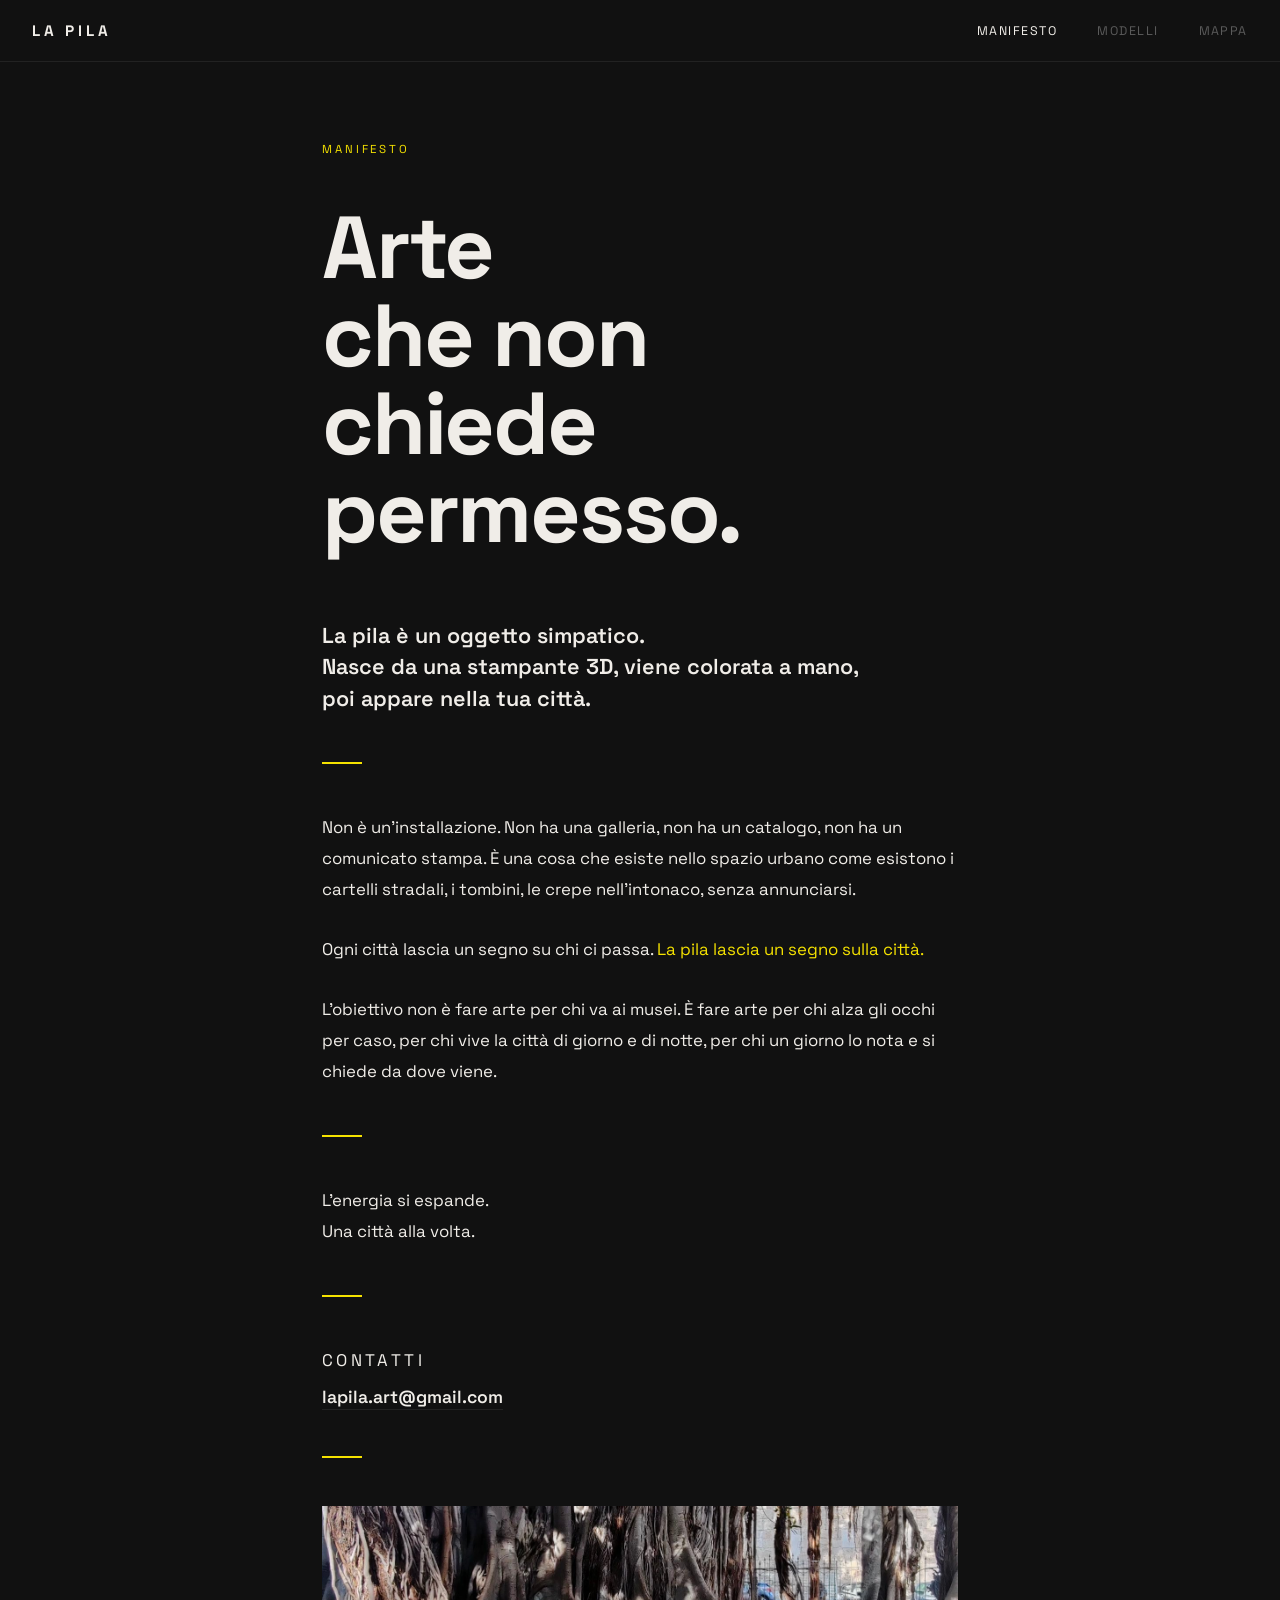
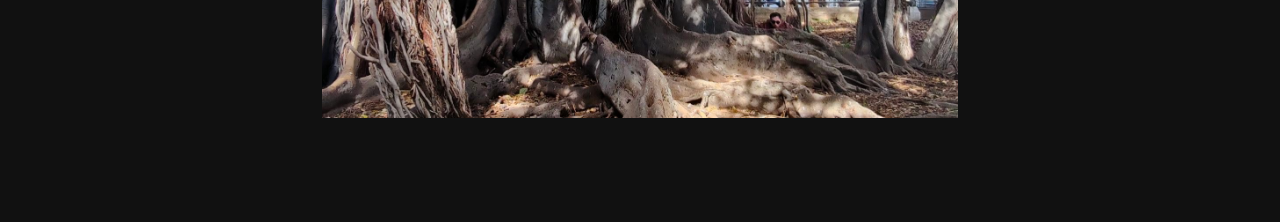
==== manifesto.html @ 98e080fa "aggiunge ritratto e sezione contatti nel manifesto - Aggiunge immagine ritratto (me.jpg) in fondo al" ====
<!DOCTYPE html>
<html lang="it">
<head>
    <meta charset="UTF-8">
    <meta name="viewport" content="width=device-width, initial-scale=1.0">
    <title>Manifesto — La Pila</title>

    <!-- SEO -->
    <meta name="description"
          content="Il manifesto di La Pila: arte urbana che non chiede permesso. Oggetti 3D stampati, dipinti a mano e incollati sui muri delle città.">
    <meta name="author" content="La Pila">
    <meta name="robots" content="index, follow">
    <link rel="canonical" href="https://lapilart.github.io/lapila.art/manifesto.html">

    <!-- Open Graph -->
    <meta property="og:type" content="website">
    <meta property="og:site_name" content="La Pila">
    <meta property="og:title" content="Manifesto — La Pila">
    <meta property="og:description" content="Arte urbana che non chiede permesso. Il manifesto di La Pila.">
    <meta property="og:url" content="https://lapilart.github.io/lapila.art/manifesto.html">
    <meta property="og:locale" content="it_IT">

    <!-- Twitter Card -->
    <meta name="twitter:card" content="summary">
    <meta name="twitter:title" content="Manifesto — La Pila">
    <meta name="twitter:description" content="Arte urbana che non chiede permesso. Il manifesto di La Pila.">

    <!-- Tema e favicon -->
    <meta name="theme-color" content="#111111">
    <link rel="icon" type="image/svg+xml" href="favicon.svg">

    <link rel="stylesheet" href="style.css">
</head>
<body>

<script src="nav.js"></script>

<div class="manifesto-wrap">
    <span class="manifesto-label">Manifesto</span>

    <h1>Arte<br>che non<br>chiede<br>permesso.</h1>

    <div class="manifesto-text">

        <p class="lead">
            La pila è un oggetto simpatico.<br>
            Nasce da una stampante 3D, viene colorata a mano,<br>
            poi appare nella tua città.
        </p>

        <div class="manifesto-divider"></div>

        <p>
            Non è un'installazione. Non ha una galleria, non ha un catalogo,
            non ha un comunicato stampa. È una cosa che esiste nello spazio
            urbano come esistono i cartelli stradali, i tombini, le crepe
            nell'intonaco, senza annunciarsi.
        </p>

        <p>
            Ogni città lascia un segno su chi ci passa.
            <em>La pila lascia un segno sulla città.</em>
        </p>

        <p>
            L'obiettivo non è fare arte per chi va ai musei.
            È fare arte per chi alza gli occhi per caso,
            per chi vive la città di giorno e di notte,
            per chi un giorno lo nota e si chiede da dove viene.
        </p>

        <div class="manifesto-divider"></div>

        <p>
            L'energia si espande.<br>
            Una città alla volta.
        </p>

        <div class="manifesto-divider"></div>

        <p class="contact-label">Contatti</p>
        <a href="mailto:lapila.art@gmail.com" class="contact-link">lapila.art@gmail.com</a>

        <div class="manifesto-divider"></div>

        <div class="manifesto-portrait">
            <img src="images/assets/me.jpg" alt="La Pila">
        </div>


    </div>
</div>

</body>
</html>
---- style.css ----
@import url('https://fonts.googleapis.com/css2?family=Space+Grotesk:wght@300;400;500;600;700&display=swap');

:root {
  --bg: #111111;
  --bg2: #1a1a1a;
  --text: #f0ede8;
  --muted: #5a5a5a;
  --accent: #f5e200;
  --border: #222222;
  --nav-h: 62px;
}

*, *::before, *::after {
  margin: 0;
  padding: 0;
  box-sizing: border-box;
}

html { scroll-behavior: smooth; }

body {
  font-family: 'Space Grotesk', sans-serif;
  background: var(--bg);
  color: var(--text);
  min-height: 100vh;
  -webkit-font-smoothing: antialiased;
}

/* ── NAV ── */
nav {
  position: fixed;
  top: 0; left: 0; right: 0;
  z-index: 1000;
  height: var(--nav-h);
  display: flex;
  justify-content: space-between;
  align-items: center;
  padding: 0 2rem;
  background: var(--bg);
  border-bottom: 1px solid var(--border);
}

.nav-logo {
  font-size: 0.95rem;
  font-weight: 700;
  letter-spacing: 0.25em;
  text-transform: uppercase;
  text-decoration: none;
  color: var(--text);
}

.nav-links {
  display: flex;
  gap: 2.5rem;
}

.nav-links a {
  font-size: 0.78rem;
  letter-spacing: 0.12em;
  text-transform: uppercase;
  text-decoration: none;
  color: var(--muted);
  transition: color 0.2s;
}

.nav-links a:hover,
.nav-links a.active {
  color: var(--text);
}

/* ── HOME HERO ── */
.hero {
  height: 100vh;
  display: grid;
  grid-template-columns: 1fr 1fr;
  grid-template-rows: 1fr auto;
}

.hero-left {
  display: flex;
  align-items: flex-end;
  padding: 2rem 2rem 2rem;
}

.hero-right {
  padding-top: var(--nav-h);
  overflow: hidden;
}

.hero-right model-viewer {
  --progress-bar-color: var(--accent);
  --progress-bar-height: 2px;
}

.hero-title {
  font-size: min(20vw, 20rem);
  font-weight: 700;
  line-height: 0.85;
  letter-spacing: -0.03em;
  text-transform: uppercase;
}

.hero-title .accent { color: var(--accent); }

.hero-bar {
  grid-column: 1 / -1;
  display: flex;
  justify-content: space-between;
  align-items: center;
  padding: 1.25rem 2rem;
  border-top: 1px solid var(--border);
}

.hero-desc {
  font-size: 0.9rem;
  color: var(--muted);
  max-width: 340px;
  line-height: 1.65;
}

.btn {
  display: inline-block;
  padding: 0.7rem 1.4rem;
  border: 1px solid var(--text);
  text-decoration: none;
  color: var(--text);
  font-family: 'Space Grotesk', sans-serif;
  font-size: 0.78rem;
  letter-spacing: 0.12em;
  text-transform: uppercase;
  transition: background 0.2s, color 0.2s;
  white-space: nowrap;
}

.btn:hover {
  background: var(--text);
  color: var(--bg);
}

/* ── MANIFESTO ── */
.manifesto-wrap {
  padding: calc(var(--nav-h) + 5rem) 2rem 6rem;
  max-width: 700px;
  margin: 0 auto;
}

.manifesto-label {
  font-size: 0.72rem;
  letter-spacing: 0.25em;
  text-transform: uppercase;
  color: var(--accent);
  margin-bottom: 3rem;
  display: block;
}

.manifesto-wrap h1 {
  font-size: clamp(2.8rem, 7vw, 5.5rem);
  font-weight: 700;
  line-height: 1.0;
  letter-spacing: -0.025em;
  margin-bottom: 4rem;
}

.manifesto-text p {
  font-size: 1.05rem;
  line-height: 1.85;
  color: var(--text);
  margin-bottom: 1.8rem;
}

.manifesto-text p.lead {
  font-size: 1.35rem;
  font-weight: 600;
  line-height: 1.45;
  color: var(--text);
  margin-bottom: 2.5rem;
}

.manifesto-text em {
  color: var(--accent);
  font-style: normal;
}

.manifesto-divider {
  width: 40px;
  height: 2px;
  background: var(--accent);
  margin: 3rem 0;
}

.manifesto-portrait {
  margin: 0 0 0.5rem;
}

.manifesto-portrait img {
  width: 100%;
  display: block;
}

.contact-label {
  font-size: 0.72rem;
  letter-spacing: 0.2em;
  text-transform: uppercase;
  color: var(--muted);
  margin-bottom: 0.6rem !important;
}

.contact-link {
  font-size: 1.1rem;
  font-weight: 600;
  color: var(--text);
  text-decoration: none;
  border-bottom: 1px solid var(--border);
  padding-bottom: 0.1em;
  transition: color 0.2s, border-color 0.2s;
}

.contact-link:hover {
  color: var(--accent);
  border-color: var(--accent);
}

/* ── MODELLI ── */
.modelli-wrap {
  padding: calc(var(--nav-h) + 3.5rem) 2rem 6rem;
  max-width: 1100px;
  margin: 0 auto;
}

.modelli-grid {
  display: grid;
  grid-template-columns: repeat(2, 1fr);
  gap: 1px;
  border: 1px solid var(--border);
  margin-top: 2rem;
}

.modello-card {
  border-right: 1px solid var(--border);
  border-bottom: 1px solid var(--border);
  display: flex;
  flex-direction: column;
}

.modello-viewer {
  width: 100%;
  aspect-ratio: 1 / 1;
  background: var(--bg2);
}

.modello-viewer model-viewer {
  --progress-bar-color: var(--accent);
  --progress-bar-height: 2px;
}

.modello-info {
  padding: 1.25rem 1.5rem 1.5rem;
  border-top: 1px solid var(--border);
}

.modello-title {
  font-size: 1.1rem;
  font-weight: 700;
  letter-spacing: -0.01em;
  margin-bottom: 0.5rem;
}

.modello-desc {
  font-size: 0.88rem;
  color: var(--muted);
  line-height: 1.7;
}

/* ── MAP PAGE ── */
html:has(body.map-body) {
  overflow: hidden;
  height: 100%;
}

body.map-body {
  overflow: hidden;
  height: 100vh;
  overscroll-behavior: none;
}

#map {
  position: fixed;
  top: var(--nav-h);
  left: 0; right: 0; bottom: 0;
}

.leaflet-container {
  background: var(--bg) !important;
}

/* Leaflet overrides */
.leaflet-control-attribution {
  background: rgba(17,17,17,0.8) !important;
  color: #444 !important;
  font-size: 10px !important;
}

.leaflet-control-attribution a { color: #666 !important; }

.leaflet-control-zoom a {
  background: var(--bg2) !important;
  color: var(--text) !important;
  border-color: var(--border) !important;
}

.leaflet-control-zoom a:hover {
  background: #2a2a2a !important;
}

/* Custom pin */
.custom-pin {
  background: none !important;
  border: none !important;
  cursor: pointer;
  transition: transform 0.15s, filter 0.15s;
}

.custom-pin:hover {
  transform: scale(1.4);
  filter: drop-shadow(0 0 6px #f5e200aa);
}

/* ── MODAL ── */
.modal-overlay {
  position: fixed;
  inset: 0;
  background: rgba(0, 0, 0, 0.75);
  z-index: 2000;
  display: flex;
  align-items: center;
  justify-content: center;
  opacity: 0;
  pointer-events: none;
  transition: opacity 0.25s;
  padding: 1rem;
}

.modal-overlay.open {
  opacity: 1;
  pointer-events: all;
}

.modal {
  background: var(--bg2);
  width: 100%;
  max-width: 560px;
  max-height: 88vh;
  overflow-y: auto;
  border: 1px solid var(--border);
  transform: translateY(16px);
  transition: transform 0.25s;
}

.modal-overlay.open .modal {
  transform: translateY(0);
}

/* Gallery */
#gallery-container {
  width: 100%;
  aspect-ratio: 4 / 3;
  background: #000;
  position: relative;
  overflow: hidden;
}

.gallery-empty {
  width: 100%;
  height: 100%;
  display: flex;
  align-items: center;
  justify-content: center;
  color: var(--muted);
  font-size: 0.75rem;
  letter-spacing: 0.15em;
  text-transform: uppercase;
}

.gallery {
  position: relative;
  width: 100%;
  height: 100%;
}

.gallery-img {
  position: absolute;
  inset: 0;
  width: 100%;
  height: 100%;
  object-fit: cover;
  opacity: 0;
  transition: opacity 0.3s;
}

.gallery-img.active {
  opacity: 1;
}

.gallery-nav {
  position: absolute;
  inset: 0;
  display: flex;
  align-items: center;
  justify-content: space-between;
  padding: 0 0.75rem;
  pointer-events: none;
  z-index: 10;
}

.gallery-btn {
  pointer-events: all;
  background: rgba(0, 0, 0, 0.55);
  border: none;
  color: #fff;
  width: 34px;
  height: 34px;
  cursor: pointer;
  font-size: 1rem;
  display: flex;
  align-items: center;
  justify-content: center;
  transition: background 0.2s;
  font-family: inherit;
}

.gallery-btn:hover { background: rgba(0, 0, 0, 0.85); }

.gallery-counter {
  position: absolute;
  bottom: 0.6rem;
  right: 0.75rem;
  font-size: 0.7rem;
  color: rgba(255, 255, 255, 0.65);
  letter-spacing: 0.05em;
  z-index: 10;
}

/* Modal header + body */
.modal-header {
  display: flex;
  justify-content: space-between;
  align-items: flex-start;
  padding: 1.25rem 1.5rem 1rem;
  border-bottom: 1px solid var(--border);
}

.modal-title {
  font-size: 1.4rem;
  font-weight: 700;
  letter-spacing: -0.01em;
  line-height: 1.1;
}

.modal-date {
  font-size: 0.75rem;
  color: var(--muted);
  margin-top: 0.3rem;
  letter-spacing: 0.06em;
}

.modal-close {
  background: none;
  border: none;
  color: var(--muted);
  font-size: 1.6rem;
  cursor: pointer;
  line-height: 1;
  padding: 0;
  margin-left: 1rem;
  transition: color 0.2s;
  font-family: inherit;
}

.modal-close:hover { color: var(--text); }

.modal-body {
  padding: 1.25rem 1.5rem 1.75rem;
}

.modal-desc {
  font-size: 0.92rem;
  line-height: 1.75;
  color: #b0ada8;
}

/* ── SCROLLBAR ── */
::-webkit-scrollbar { width: 3px; }
::-webkit-scrollbar-track { background: var(--bg); }
::-webkit-scrollbar-thumb { background: var(--border); }

/* ── RESPONSIVE ── */
@media (max-width: 700px) {
  html:has(.hero),
  body:has(.hero) {
    overflow: hidden;
    height: 100%;
  }

  .hero {
    height: 100dvh;
    overflow: hidden;
    grid-template-columns: 1fr;
    grid-template-rows: 1fr auto auto;
  }
  .hero-left {
    grid-row: 2;
    padding: 0.75rem 1.5rem;
  }
  .hero-right {
    grid-row: 1;
    padding-top: var(--nav-h);
    min-height: 0;
  }
  .hero-title { font-size: 28vw; }
  .hero-bar {
    grid-row: 3;
    flex-direction: column;
    align-items: flex-start;
    gap: 0.75rem;
    padding: 0.75rem 1.5rem;
  }
  .nav-links { gap: 1.5rem; }
  .manifesto-wrap { padding-top: calc(var(--nav-h) + 3rem); }
  .modelli-wrap { padding-top: calc(var(--nav-h) + 2rem); }
  .modelli-grid { grid-template-columns: 1fr; }
}
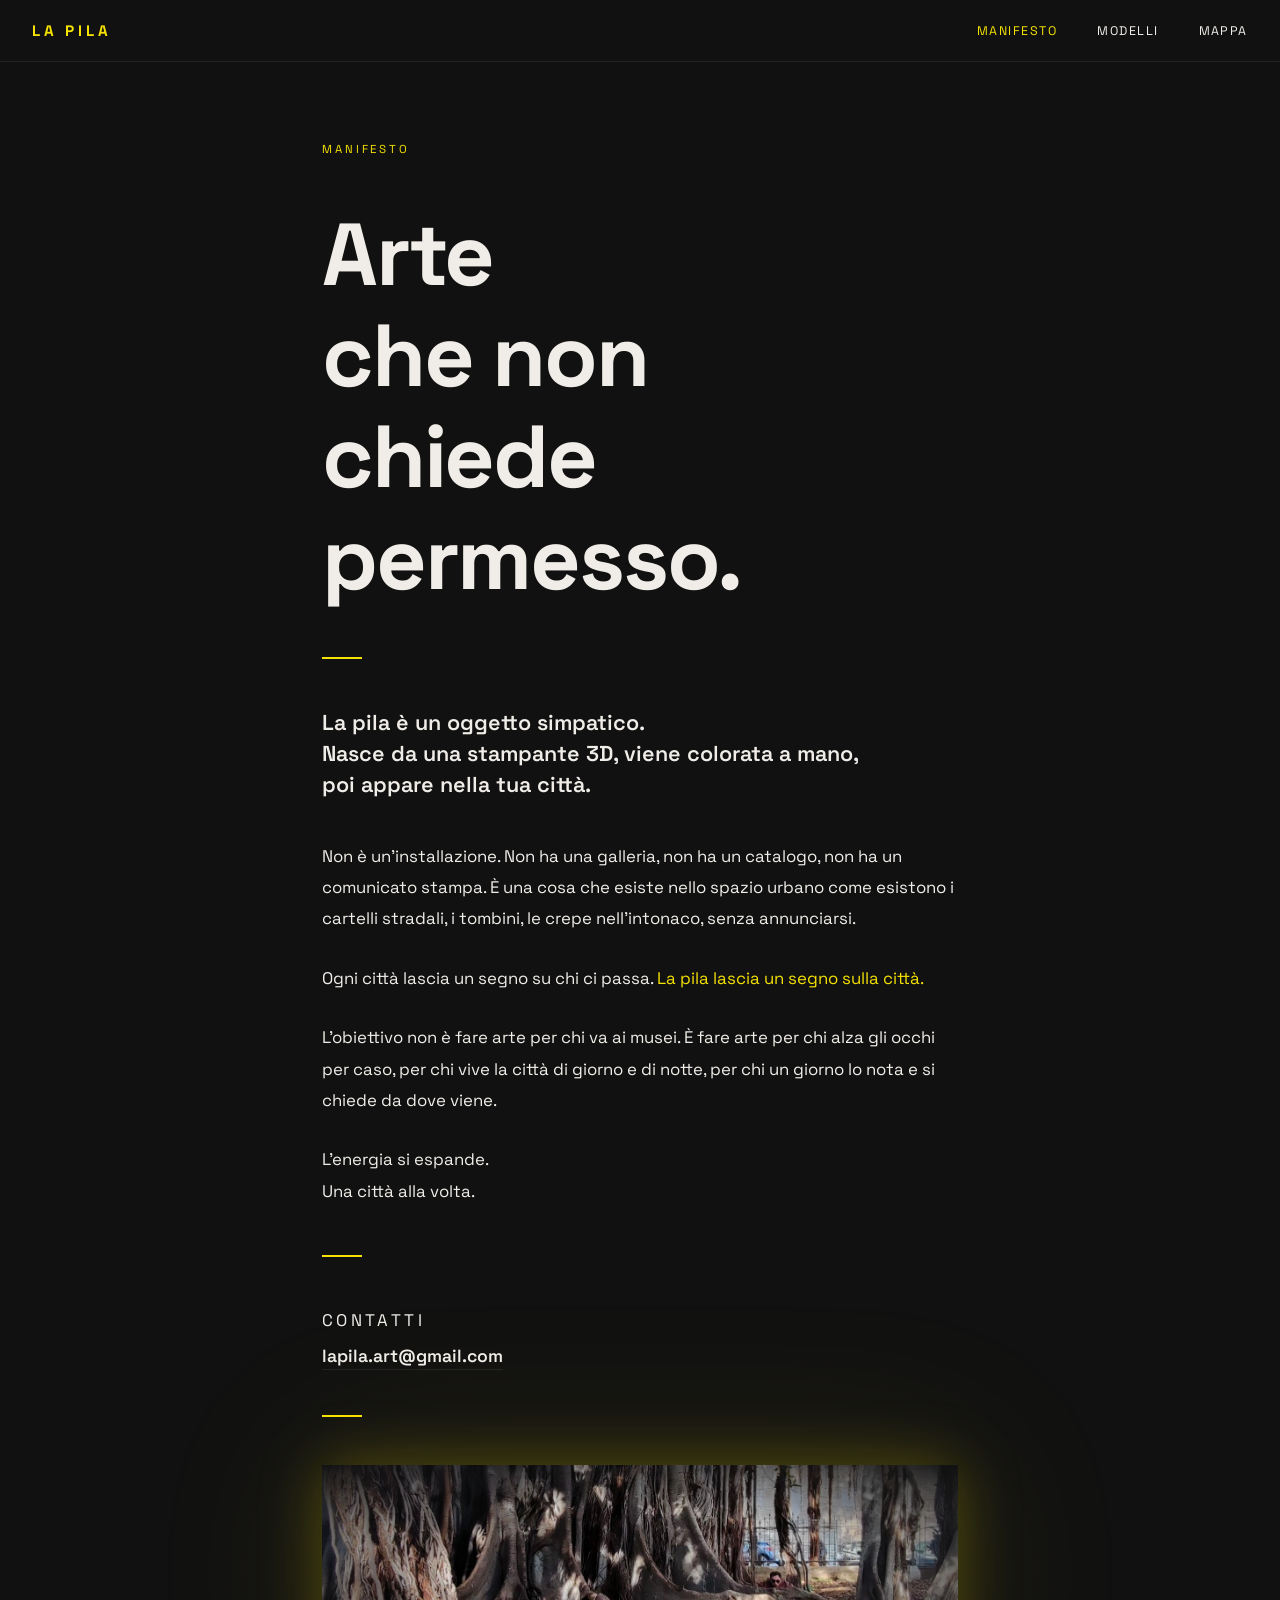
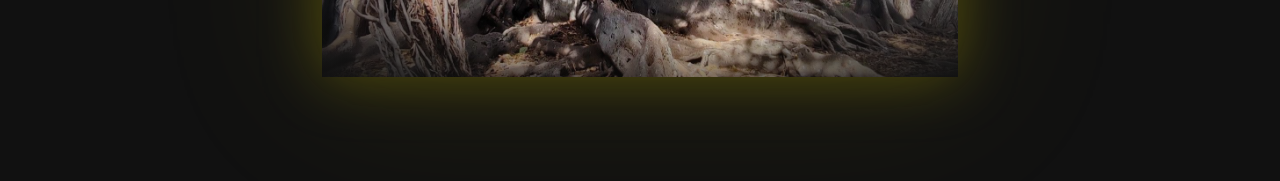
==== commit 4a4aeaf5: "aggiorna modelli 3D, stili e contenuti sito - aggiunge modello lapila_surf_onda_v2.glb - aggiorna in" ====
--- a/manifesto.html
+++ b/manifesto.html
@@ -38,58 +38,62 @@
 <div class="manifesto-wrap">
     <span class="manifesto-label">Manifesto</span>
 
-    <h1>Arte<br>che non<br>chiede<br>permesso.</h1>
+    <div class="manifesto-hero">
 
-    <div class="manifesto-text">
+        <h1 class="manifesto-highlight">Arte<br>che non<br>chiede<br>permesso.</h1>
 
-        <p class="lead">
-            La pila è un oggetto simpatico.<br>
-            Nasce da una stampante 3D, viene colorata a mano,<br>
-            poi appare nella tua città.
-        </p>
+        <div class="manifesto-hero">
 
-        <div class="manifesto-divider"></div>
+            <div class="manifesto-divider"></div>
 
-        <p>
-            Non è un'installazione. Non ha una galleria, non ha un catalogo,
-            non ha un comunicato stampa. È una cosa che esiste nello spazio
-            urbano come esistono i cartelli stradali, i tombini, le crepe
-            nell'intonaco, senza annunciarsi.
-        </p>
+            <div class="manifesto-text">
 
-        <p>
-            Ogni città lascia un segno su chi ci passa.
-            <em>La pila lascia un segno sulla città.</em>
-        </p>
-
-        <p>
-            L'obiettivo non è fare arte per chi va ai musei.
-            È fare arte per chi alza gli occhi per caso,
-            per chi vive la città di giorno e di notte,
-            per chi un giorno lo nota e si chiede da dove viene.
-        </p>
-
-        <div class="manifesto-divider"></div>
-
-        <p>
-            L'energia si espande.<br>
-            Una città alla volta.
-        </p>
-
-        <div class="manifesto-divider"></div>
-
-        <p class="contact-label">Contatti</p>
-        <a href="mailto:lapila.art@gmail.com" class="contact-link">lapila.art@gmail.com</a>
-
-        <div class="manifesto-divider"></div>
-
-        <div class="manifesto-portrait">
-            <img src="images/assets/me.jpg" alt="La Pila">
-        </div>
+                <p class="lead">
+                    La pila è un oggetto simpatico.<br>
+                    Nasce da una stampante 3D, viene colorata a mano,<br>
+                    poi appare nella tua città.
+                </p>
 
 
-    </div>
-</div>
+                <p>
+                    Non è un'installazione. Non ha una galleria, non ha un catalogo,
+                    non ha un comunicato stampa. È una cosa che esiste nello spazio
+                    urbano come esistono i cartelli stradali, i tombini, le crepe
+                    nell'intonaco, senza annunciarsi.
+                </p>
+
+                <p>
+                    Ogni città lascia un segno su chi ci passa.
+                    <em>La pila lascia un segno sulla città.</em>
+                </p>
+
+                <p>
+                    L'obiettivo non è fare arte per chi va ai musei.
+                    È fare arte per chi alza gli occhi per caso,
+                    per chi vive la città di giorno e di notte,
+                    per chi un giorno lo nota e si chiede da dove viene.
+                </p>
+
+
+                <p>
+                    L'energia si espande.<br>
+                    Una città alla volta.
+                </p>
+
+                <div class="manifesto-divider"></div>
+
+                <p class="contact-label">Contatti</p>
+                <a href="mailto:lapila.art@gmail.com" class="contact-link">lapila.art@gmail.com</a>
+
+                <div class="manifesto-divider"></div>
+
+                <div class="manifesto-portrait">
+                    <img src="images/assets/me.jpg" alt="La Pila">
+                </div>
+
+
+            </div>
+        </div>
 
 </body>
 </html>
--- a/style.css
+++ b/style.css
@@ -1,531 +1,641 @@
 @import url('https://fonts.googleapis.com/css2?family=Space+Grotesk:wght@300;400;500;600;700&display=swap');
 
 :root {
-  --bg: #111111;
-  --bg2: #1a1a1a;
-  --text: #f0ede8;
-  --muted: #5a5a5a;
-  --accent: #f5e200;
-  --border: #222222;
-  --nav-h: 62px;
+    --bg: #111111;
+    --bg2: #1a1a1a;
+    --text: #f0ede8;
+    --muted: #999999;
+    --accent: #f5e200;
+    --border: #222222;
+    --nav-h: 62px;
 }
 
 *, *::before, *::after {
-  margin: 0;
-  padding: 0;
-  box-sizing: border-box;
-}
-
-html { scroll-behavior: smooth; }
+    margin: 0;
+    padding: 0;
+    box-sizing: border-box;
+}
+
+html {
+    scroll-behavior: smooth;
+}
 
 body {
-  font-family: 'Space Grotesk', sans-serif;
-  background: var(--bg);
-  color: var(--text);
-  min-height: 100vh;
-  -webkit-font-smoothing: antialiased;
+    font-family: 'Space Grotesk', sans-serif;
+    background: var(--bg);
+    color: var(--text);
+    min-height: 100vh;
+    -webkit-font-smoothing: antialiased;
 }
 
 /* ── NAV ── */
 nav {
-  position: fixed;
-  top: 0; left: 0; right: 0;
-  z-index: 1000;
-  height: var(--nav-h);
-  display: flex;
-  justify-content: space-between;
-  align-items: center;
-  padding: 0 2rem;
-  background: var(--bg);
-  border-bottom: 1px solid var(--border);
+    position: fixed;
+    top: 0;
+    left: 0;
+    right: 0;
+    z-index: 1000;
+    height: var(--nav-h);
+    display: flex;
+    justify-content: space-between;
+    align-items: center;
+    padding: 0 2rem;
+    background: var(--bg);
+    border-bottom: 1px solid var(--border);
 }
 
 .nav-logo {
-  font-size: 0.95rem;
-  font-weight: 700;
-  letter-spacing: 0.25em;
-  text-transform: uppercase;
-  text-decoration: none;
-  color: var(--text);
+    font-size: 0.95rem;
+    font-weight: 700;
+    letter-spacing: 0.25em;
+    text-transform: uppercase;
+    text-decoration: none;
+    color: var(--accent);
+    transition: text-shadow 0.3s, color 0.3s;
+}
+
+.nav-logo:hover,
+.nav-logo.active {
+    color: var(--accent);
+    text-shadow: 0 0 8px rgba(245, 226, 0, 0.9),
+    0 0 20px rgba(245, 226, 0, 0.6),
+    0 0 45px rgba(245, 226, 0, 0.3);
 }
 
 .nav-links {
-  display: flex;
-  gap: 2.5rem;
+    display: flex;
+    gap: 2.5rem;
 }
 
 .nav-links a {
-  font-size: 0.78rem;
-  letter-spacing: 0.12em;
-  text-transform: uppercase;
-  text-decoration: none;
-  color: var(--muted);
-  transition: color 0.2s;
+    font-size: 0.78rem;
+    letter-spacing: 0.12em;
+    text-transform: uppercase;
+    text-decoration: none;
+    color: var(--text);
+    transition: color 0.2s;
 }
 
 .nav-links a:hover,
 .nav-links a.active {
-  color: var(--text);
+    color: var(--accent);
 }
 
 /* ── HOME HERO ── */
 .hero {
-  height: 100vh;
-  display: grid;
-  grid-template-columns: 1fr 1fr;
-  grid-template-rows: 1fr auto;
+    height: 100vh;
+    display: grid;
+    grid-template-columns: 1fr 1fr;
+    grid-template-rows: 1fr auto;
 }
 
 .hero-left {
-  display: flex;
-  align-items: flex-end;
-  padding: 2rem 2rem 2rem;
+    display: flex;
+    align-items: flex-end;
+    padding: 2rem 2rem 2rem;
 }
 
 .hero-right {
-  padding-top: var(--nav-h);
-  overflow: hidden;
+    padding-top: var(--nav-h);
+    overflow: hidden;
 }
 
 .hero-right model-viewer {
-  --progress-bar-color: var(--accent);
-  --progress-bar-height: 2px;
+    --progress-bar-color: transparent;
+    --progress-bar-height: 0px;
+}
+
+#model-progress-bar {
+    position: fixed;
+    top: var(--nav-h);
+    left: 0;
+    right: 0;
+    height: 2px;
+    z-index: 9999;
+    background: transparent;
+    transition: opacity 0.4s;
+}
+
+#model-progress-fill {
+    height: 100%;
+    width: 0%;
+    background: var(--accent);
+    transition: width 0.2s ease;
 }
 
 .hero-title {
-  font-size: min(20vw, 20rem);
-  font-weight: 700;
-  line-height: 0.85;
-  letter-spacing: -0.03em;
-  text-transform: uppercase;
-}
-
-.hero-title .accent { color: var(--accent); }
+    font-size: min(20vw, 20rem);
+    font-weight: 700;
+    line-height: 0.85;
+    letter-spacing: -0.03em;
+    text-transform: uppercase;
+}
+
+.hero-title .accent {
+    color: var(--accent);
+    display: inline-block;
+    text-shadow: 0 0 20px rgba(245, 226, 0, 0.5),
+    0 0 60px rgba(245, 226, 0, 0.2),
+    0 0 120px rgba(245, 226, 0, 0.1);
+    transition: text-shadow 0.4s;
+}
+
+.hero-title .accent:hover {
+    text-shadow: 0 0 20px rgba(245, 226, 0, 0.9),
+    0 0 60px rgba(245, 226, 0, 0.5),
+    0 0 120px rgba(245, 226, 0, 0.25);
+}
 
 .hero-bar {
-  grid-column: 1 / -1;
-  display: flex;
-  justify-content: space-between;
-  align-items: center;
-  padding: 1.25rem 2rem;
-  border-top: 1px solid var(--border);
+    grid-column: 1 / -1;
+    display: flex;
+    justify-content: space-between;
+    align-items: center;
+    padding: 1.25rem 2rem;
+    border-top: 1px solid var(--border);
 }
 
 .hero-desc {
-  font-size: 0.9rem;
-  color: var(--muted);
-  max-width: 340px;
-  line-height: 1.65;
+    font-size: 0.9rem;
+    color: var(--muted);
+    max-width: 340px;
+    line-height: 1.65;
 }
 
 .btn {
-  display: inline-block;
-  padding: 0.7rem 1.4rem;
-  border: 1px solid var(--text);
-  text-decoration: none;
-  color: var(--text);
-  font-family: 'Space Grotesk', sans-serif;
-  font-size: 0.78rem;
-  letter-spacing: 0.12em;
-  text-transform: uppercase;
-  transition: background 0.2s, color 0.2s;
-  white-space: nowrap;
+    display: inline-block;
+    padding: 0.7rem 1.4rem;
+    border: 1px solid var(--text);
+    text-decoration: none;
+    color: var(--text);
+    font-family: 'Space Grotesk', sans-serif;
+    font-size: 0.78rem;
+    letter-spacing: 0.12em;
+    text-transform: uppercase;
+    transition: background 0.2s, color 0.2s;
+    white-space: nowrap;
 }
 
 .btn:hover {
-  background: var(--text);
-  color: var(--bg);
+    background: var(--text);
+    color: var(--bg);
 }
 
 /* ── MANIFESTO ── */
 .manifesto-wrap {
-  padding: calc(var(--nav-h) + 5rem) 2rem 6rem;
-  max-width: 700px;
-  margin: 0 auto;
+    padding: calc(var(--nav-h) + 5rem) 2rem 6rem;
+    max-width: 700px;
+    margin: 0 auto;
 }
 
 .manifesto-label {
-  font-size: 0.72rem;
-  letter-spacing: 0.25em;
-  text-transform: uppercase;
-  color: var(--accent);
-  margin-bottom: 3rem;
-  display: block;
+    font-size: 0.72rem;
+    letter-spacing: 0.25em;
+    text-transform: uppercase;
+    color: var(--accent);
+    margin-bottom: 3rem;
+    display: block;
+}
+
+.manifesto-highlight {
+/*    background: var(--accent);
+    color: var(--bg); */
+    display: inline;
+    -webkit-box-decoration-break: clone;
+    box-decoration-break: clone;
+}
+
+.manifesto-hero {
 }
 
 .manifesto-wrap h1 {
-  font-size: clamp(2.8rem, 7vw, 5.5rem);
-  font-weight: 700;
-  line-height: 1.0;
-  letter-spacing: -0.025em;
-  margin-bottom: 4rem;
+    font-size: clamp(2.8rem, 7vw, 5.5rem);
+    font-weight: 700;
+    line-height: 1.15;
+    letter-spacing: -0.025em;
+    margin-bottom: 5rem;
 }
 
 .manifesto-text p {
-  font-size: 1.05rem;
-  line-height: 1.85;
-  color: var(--text);
-  margin-bottom: 1.8rem;
+    font-size: 1.05rem;
+    line-height: 1.85;
+    color: var(--text);
+    margin-bottom: 1.8rem;
 }
 
 .manifesto-text p.lead {
-  font-size: 1.35rem;
-  font-weight: 600;
-  line-height: 1.45;
-  color: var(--text);
-  margin-bottom: 2.5rem;
+    font-size: 1.35rem;
+    font-weight: 600;
+    line-height: 1.45;
+    color: var(--text);
+    margin-bottom: 2.5rem;
 }
 
 .manifesto-text em {
-  color: var(--accent);
-  font-style: normal;
+    color: var(--accent);
+    font-style: normal;
 }
 
 .manifesto-divider {
-  width: 40px;
-  height: 2px;
-  background: var(--accent);
-  margin: 3rem 0;
+    width: 40px;
+    height: 2px;
+    background: var(--accent);
+    margin: 3rem 0;
 }
 
 .manifesto-portrait {
-  margin: 0 0 0.5rem;
+    margin: 0 0 0.5rem;
+    position: relative;
+}
+
+.manifesto-portrait::after {
+    content: '';
+    position: absolute;
+    inset: 0;
+    background: radial-gradient(ellipse at center, transparent 40%, var(--bg) 100%);
+    pointer-events: none;
 }
 
 .manifesto-portrait img {
-  width: 100%;
-  display: block;
+    width: 100%;
+    display: block;
+    filter: drop-shadow(0 0 30px rgba(245, 226, 0, 0.25)) drop-shadow(0 0 80px rgba(245, 226, 0, 0.1));
+    transition: filter 0.4s;
+}
+
+.manifesto-portrait:hover img {
+    filter: drop-shadow(0 0 40px rgba(245, 226, 0, 0.5)) drop-shadow(0 0 100px rgba(245, 226, 0, 0.2));
 }
 
 .contact-label {
-  font-size: 0.72rem;
-  letter-spacing: 0.2em;
-  text-transform: uppercase;
-  color: var(--muted);
-  margin-bottom: 0.6rem !important;
+    font-size: 0.72rem;
+    letter-spacing: 0.2em;
+    text-transform: uppercase;
+    color: var(--muted);
+    margin-bottom: 0.6rem !important;
 }
 
 .contact-link {
-  font-size: 1.1rem;
-  font-weight: 600;
-  color: var(--text);
-  text-decoration: none;
-  border-bottom: 1px solid var(--border);
-  padding-bottom: 0.1em;
-  transition: color 0.2s, border-color 0.2s;
+    font-size: 1.1rem;
+    font-weight: 600;
+    color: var(--text);
+    text-decoration: none;
+    border-bottom: 1px solid var(--border);
+    padding-bottom: 0.1em;
+    transition: color 0.2s, border-color 0.2s;
 }
 
 .contact-link:hover {
-  color: var(--accent);
-  border-color: var(--accent);
+    color: var(--accent);
+    border-color: var(--accent);
 }
 
 /* ── MODELLI ── */
 .modelli-wrap {
-  padding: calc(var(--nav-h) + 3.5rem) 2rem 6rem;
-  max-width: 1100px;
-  margin: 0 auto;
+    padding: calc(var(--nav-h) + 3.5rem) 2rem 6rem;
+    max-width: 1100px;
+    margin: 0 auto;
 }
 
 .modelli-grid {
-  display: grid;
-  grid-template-columns: repeat(2, 1fr);
-  gap: 1px;
-  border: 1px solid var(--border);
-  margin-top: 2rem;
+    display: grid;
+    grid-template-columns: repeat(2, 1fr);
+    gap: 1px;
+    border: 1px solid var(--border);
+    margin-top: 2rem;
 }
 
 .modello-card {
-  border-right: 1px solid var(--border);
-  border-bottom: 1px solid var(--border);
-  display: flex;
-  flex-direction: column;
+    border-right: 1px solid var(--border);
+    border-bottom: 1px solid var(--border);
+    display: flex;
+    flex-direction: column;
 }
 
 .modello-viewer {
-  width: 100%;
-  aspect-ratio: 1 / 1;
-  background: var(--bg2);
+    width: 100%;
+    aspect-ratio: 1 / 1;
+    background: var(--bg2);
 }
 
 .modello-viewer model-viewer {
-  --progress-bar-color: var(--accent);
-  --progress-bar-height: 2px;
+    --progress-bar-color: var(--accent);
+    --progress-bar-height: 2px;
 }
 
 .modello-info {
-  padding: 1.25rem 1.5rem 1.5rem;
-  border-top: 1px solid var(--border);
+    padding: 1.25rem 1.5rem 1.5rem;
+    border-top: 1px solid var(--border);
 }
 
 .modello-title {
-  font-size: 1.1rem;
-  font-weight: 700;
-  letter-spacing: -0.01em;
-  margin-bottom: 0.5rem;
+    font-size: 1.1rem;
+    font-weight: 700;
+    letter-spacing: -0.01em;
+    margin-bottom: 0.5rem;
 }
 
 .modello-desc {
-  font-size: 0.88rem;
-  color: var(--muted);
-  line-height: 1.7;
+    font-size: 0.88rem;
+    color: var(--muted);
+    line-height: 1.7;
 }
 
 /* ── MAP PAGE ── */
 html:has(body.map-body) {
-  overflow: hidden;
-  height: 100%;
+    overflow: hidden;
+    height: 100%;
 }
 
 body.map-body {
-  overflow: hidden;
-  height: 100vh;
-  overscroll-behavior: none;
+    overflow: hidden;
+    height: 100vh;
+    overscroll-behavior: none;
 }
 
 #map {
-  position: fixed;
-  top: var(--nav-h);
-  left: 0; right: 0; bottom: 0;
+    position: fixed;
+    top: var(--nav-h);
+    left: 0;
+    right: 0;
+    bottom: 0;
 }
 
 .leaflet-container {
-  background: var(--bg) !important;
+    background: var(--bg) !important;
 }
 
 /* Leaflet overrides */
 .leaflet-control-attribution {
-  background: rgba(17,17,17,0.8) !important;
-  color: #444 !important;
-  font-size: 10px !important;
-}
-
-.leaflet-control-attribution a { color: #666 !important; }
+    background: rgba(17, 17, 17, 0.8) !important;
+    color: #444 !important;
+    font-size: 10px !important;
+}
+
+.leaflet-control-attribution a {
+    color: #666 !important;
+}
 
 .leaflet-control-zoom a {
-  background: var(--bg2) !important;
-  color: var(--text) !important;
-  border-color: var(--border) !important;
+    background: var(--bg2) !important;
+    color: var(--text) !important;
+    border-color: var(--border) !important;
 }
 
 .leaflet-control-zoom a:hover {
-  background: #2a2a2a !important;
+    background: #2a2a2a !important;
 }
 
 /* Custom pin */
 .custom-pin {
-  background: none !important;
-  border: none !important;
-  cursor: pointer;
-  transition: transform 0.15s, filter 0.15s;
+    background: none !important;
+    border: none !important;
+    cursor: pointer;
+    transition: transform 0.15s, filter 0.15s;
 }
 
 .custom-pin:hover {
-  transform: scale(1.4);
-  filter: drop-shadow(0 0 6px #f5e200aa);
+    transform: scale(1.4);
+    filter: drop-shadow(0 0 6px #f5e200aa);
 }
 
 /* ── MODAL ── */
 .modal-overlay {
-  position: fixed;
-  inset: 0;
-  background: rgba(0, 0, 0, 0.75);
-  z-index: 2000;
-  display: flex;
-  align-items: center;
-  justify-content: center;
-  opacity: 0;
-  pointer-events: none;
-  transition: opacity 0.25s;
-  padding: 1rem;
+    position: fixed;
+    inset: 0;
+    background: rgba(0, 0, 0, 0.75);
+    z-index: 2000;
+    display: flex;
+    align-items: center;
+    justify-content: center;
+    opacity: 0;
+    pointer-events: none;
+    transition: opacity 0.25s;
+    padding: 1rem;
 }
 
 .modal-overlay.open {
-  opacity: 1;
-  pointer-events: all;
+    opacity: 1;
+    pointer-events: all;
 }
 
 .modal {
-  background: var(--bg2);
-  width: 100%;
-  max-width: 560px;
-  max-height: 88vh;
-  overflow-y: auto;
-  border: 1px solid var(--border);
-  transform: translateY(16px);
-  transition: transform 0.25s;
+    background: var(--bg2);
+    width: 100%;
+    max-width: 560px;
+    max-height: 88vh;
+    overflow-y: auto;
+    border: 1px solid var(--border);
+    transform: translateY(16px);
+    transition: transform 0.25s;
 }
 
 .modal-overlay.open .modal {
-  transform: translateY(0);
+    transform: translateY(0);
 }
 
 /* Gallery */
 #gallery-container {
-  width: 100%;
-  aspect-ratio: 4 / 3;
-  background: #000;
-  position: relative;
-  overflow: hidden;
+    width: 100%;
+    aspect-ratio: 4 / 3;
+    background: #000;
+    position: relative;
+    overflow: hidden;
 }
 
 .gallery-empty {
-  width: 100%;
-  height: 100%;
-  display: flex;
-  align-items: center;
-  justify-content: center;
-  color: var(--muted);
-  font-size: 0.75rem;
-  letter-spacing: 0.15em;
-  text-transform: uppercase;
+    width: 100%;
+    height: 100%;
+    display: flex;
+    align-items: center;
+    justify-content: center;
+    color: var(--muted);
+    font-size: 0.75rem;
+    letter-spacing: 0.15em;
+    text-transform: uppercase;
 }
 
 .gallery {
-  position: relative;
-  width: 100%;
-  height: 100%;
+    position: relative;
+    width: 100%;
+    height: 100%;
 }
 
 .gallery-img {
-  position: absolute;
-  inset: 0;
-  width: 100%;
-  height: 100%;
-  object-fit: cover;
-  opacity: 0;
-  transition: opacity 0.3s;
+    position: absolute;
+    inset: 0;
+    width: 100%;
+    height: 100%;
+    object-fit: cover;
+    opacity: 0;
+    transition: opacity 0.3s;
 }
 
 .gallery-img.active {
-  opacity: 1;
+    opacity: 1;
 }
 
 .gallery-nav {
-  position: absolute;
-  inset: 0;
-  display: flex;
-  align-items: center;
-  justify-content: space-between;
-  padding: 0 0.75rem;
-  pointer-events: none;
-  z-index: 10;
+    position: absolute;
+    inset: 0;
+    display: flex;
+    align-items: center;
+    justify-content: space-between;
+    padding: 0 0.75rem;
+    pointer-events: none;
+    z-index: 10;
 }
 
 .gallery-btn {
-  pointer-events: all;
-  background: rgba(0, 0, 0, 0.55);
-  border: none;
-  color: #fff;
-  width: 34px;
-  height: 34px;
-  cursor: pointer;
-  font-size: 1rem;
-  display: flex;
-  align-items: center;
-  justify-content: center;
-  transition: background 0.2s;
-  font-family: inherit;
-}
-
-.gallery-btn:hover { background: rgba(0, 0, 0, 0.85); }
+    pointer-events: all;
+    background: rgba(0, 0, 0, 0.55);
+    border: none;
+    color: #fff;
+    width: 34px;
+    height: 34px;
+    cursor: pointer;
+    font-size: 1rem;
+    display: flex;
+    align-items: center;
+    justify-content: center;
+    transition: background 0.2s;
+    font-family: inherit;
+}
+
+.gallery-btn:hover {
+    background: rgba(0, 0, 0, 0.85);
+}
 
 .gallery-counter {
-  position: absolute;
-  bottom: 0.6rem;
-  right: 0.75rem;
-  font-size: 0.7rem;
-  color: rgba(255, 255, 255, 0.65);
-  letter-spacing: 0.05em;
-  z-index: 10;
+    position: absolute;
+    bottom: 0.6rem;
+    right: 0.75rem;
+    font-size: 0.7rem;
+    color: rgba(255, 255, 255, 0.65);
+    letter-spacing: 0.05em;
+    z-index: 10;
 }
 
 /* Modal header + body */
 .modal-header {
-  display: flex;
-  justify-content: space-between;
-  align-items: flex-start;
-  padding: 1.25rem 1.5rem 1rem;
-  border-bottom: 1px solid var(--border);
+    display: flex;
+    justify-content: space-between;
+    align-items: flex-start;
+    padding: 1.25rem 1.5rem 1rem;
+    border-bottom: 1px solid var(--border);
 }
 
 .modal-title {
-  font-size: 1.4rem;
-  font-weight: 700;
-  letter-spacing: -0.01em;
-  line-height: 1.1;
+    font-size: 1.4rem;
+    font-weight: 700;
+    letter-spacing: -0.01em;
+    line-height: 1.1;
 }
 
 .modal-date {
-  font-size: 0.75rem;
-  color: var(--muted);
-  margin-top: 0.3rem;
-  letter-spacing: 0.06em;
+    font-size: 0.75rem;
+    color: var(--muted);
+    margin-top: 0.3rem;
+    letter-spacing: 0.06em;
 }
 
 .modal-close {
-  background: none;
-  border: none;
-  color: var(--muted);
-  font-size: 1.6rem;
-  cursor: pointer;
-  line-height: 1;
-  padding: 0;
-  margin-left: 1rem;
-  transition: color 0.2s;
-  font-family: inherit;
-}
-
-.modal-close:hover { color: var(--text); }
+    background: none;
+    border: none;
+    color: var(--muted);
+    font-size: 1.6rem;
+    cursor: pointer;
+    line-height: 1;
+    padding: 0;
+    margin-left: 1rem;
+    transition: color 0.2s;
+    font-family: inherit;
+}
+
+.modal-close:hover {
+    color: var(--text);
+}
 
 .modal-body {
-  padding: 1.25rem 1.5rem 1.75rem;
+    padding: 1.25rem 1.5rem 1.75rem;
 }
 
 .modal-desc {
-  font-size: 0.92rem;
-  line-height: 1.75;
-  color: #b0ada8;
+    font-size: 0.92rem;
+    line-height: 1.75;
+    color: #999999;
+}
+
+/* ── SELEZIONE TESTO ── */
+::selection {
+    background: var(--accent);
+    color: var(--bg);
 }
 
 /* ── SCROLLBAR ── */
-::-webkit-scrollbar { width: 3px; }
-::-webkit-scrollbar-track { background: var(--bg); }
-::-webkit-scrollbar-thumb { background: var(--border); }
+::-webkit-scrollbar {
+    width: 3px;
+}
+
+::-webkit-scrollbar-track {
+    background: var(--bg);
+}
+
+::-webkit-scrollbar-thumb {
+    background: var(--border);
+}
 
 /* ── RESPONSIVE ── */
 @media (max-width: 700px) {
-  html:has(.hero),
-  body:has(.hero) {
-    overflow: hidden;
-    height: 100%;
-  }
-
-  .hero {
-    height: 100dvh;
-    overflow: hidden;
-    grid-template-columns: 1fr;
-    grid-template-rows: 1fr auto auto;
-  }
-  .hero-left {
-    grid-row: 2;
-    padding: 0.75rem 1.5rem;
-  }
-  .hero-right {
-    grid-row: 1;
-    padding-top: var(--nav-h);
-    min-height: 0;
-  }
-  .hero-title { font-size: 28vw; }
-  .hero-bar {
-    grid-row: 3;
-    flex-direction: column;
-    align-items: flex-start;
-    gap: 0.75rem;
-    padding: 0.75rem 1.5rem;
-  }
-  .nav-links { gap: 1.5rem; }
-  .manifesto-wrap { padding-top: calc(var(--nav-h) + 3rem); }
-  .modelli-wrap { padding-top: calc(var(--nav-h) + 2rem); }
-  .modelli-grid { grid-template-columns: 1fr; }
-}
+    html:has(.hero),
+    body:has(.hero) {
+        overflow: hidden;
+        height: 100%;
+    }
+
+    .hero {
+        height: 100dvh;
+        overflow: hidden;
+        grid-template-columns: 1fr;
+        grid-template-rows: 1fr auto auto;
+    }
+
+    .hero-left {
+        grid-row: 2;
+        padding: 0.75rem 1.5rem;
+    }
+
+    .hero-right {
+        grid-row: 1;
+        padding-top: var(--nav-h);
+        min-height: 0;
+    }
+
+    .hero-title {
+        font-size: 28vw;
+    }
+
+    .hero-bar {
+        grid-row: 3;
+        flex-direction: column;
+        align-items: flex-start;
+        gap: 0.75rem;
+        padding: 0.75rem 1.5rem;
+    }
+
+    .nav-links {
+        gap: 1.5rem;
+    }
+
+    .manifesto-wrap {
+        padding-top: calc(var(--nav-h) + 3rem);
+    }
+
+    .modelli-wrap {
+        padding-top: calc(var(--nav-h) + 2rem);
+    }
+
+    .modelli-grid {
+        grid-template-columns: 1fr;
+    }
+}
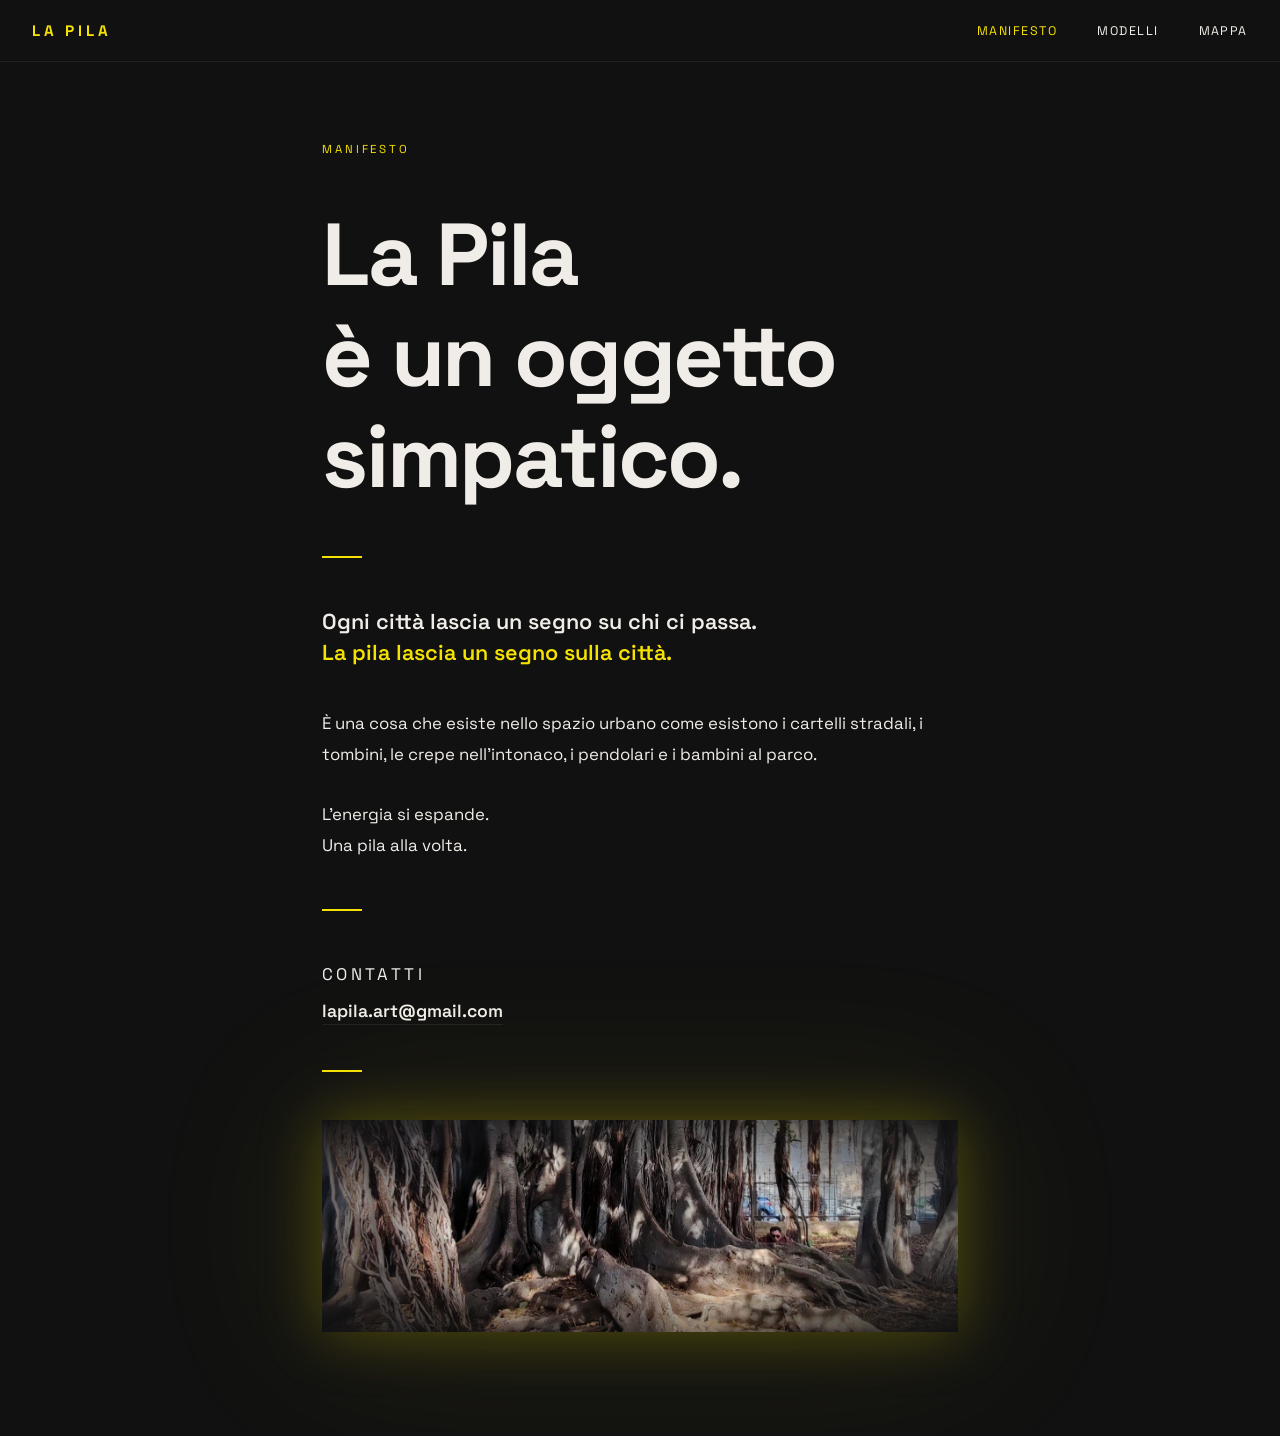
==== commit 091e7369: "aggiunge swipe/drag gallery, modello home casuale e fix navbar - Swipe touch e drag mouse su galleri" ====
--- a/manifesto.html
+++ b/manifesto.html
@@ -40,7 +40,7 @@
 
     <div class="manifesto-hero">
 
-        <h1 class="manifesto-highlight">Arte<br>che non<br>chiede<br>permesso.</h1>
+        <h1 class="manifesto-highlight">La Pila<br>è un oggetto<br> simpatico.</h1>
 
         <div class="manifesto-hero">
 
@@ -49,35 +49,21 @@
             <div class="manifesto-text">
 
                 <p class="lead">
-                    La pila è un oggetto simpatico.<br>
-                    Nasce da una stampante 3D, viene colorata a mano,<br>
-                    poi appare nella tua città.
+                    Ogni città lascia un segno su chi ci passa.<br>
+                    <em>La pila lascia un segno sulla città.</em>
                 </p>
 
 
                 <p>
-                    Non è un'installazione. Non ha una galleria, non ha un catalogo,
-                    non ha un comunicato stampa. È una cosa che esiste nello spazio
+                    È una cosa che esiste nello spazio
                     urbano come esistono i cartelli stradali, i tombini, le crepe
-                    nell'intonaco, senza annunciarsi.
-                </p>
-
-                <p>
-                    Ogni città lascia un segno su chi ci passa.
-                    <em>La pila lascia un segno sulla città.</em>
-                </p>
-
-                <p>
-                    L'obiettivo non è fare arte per chi va ai musei.
-                    È fare arte per chi alza gli occhi per caso,
-                    per chi vive la città di giorno e di notte,
-                    per chi un giorno lo nota e si chiede da dove viene.
+                    nell'intonaco, i pendolari e i bambini al parco.
                 </p>
 
 
                 <p>
                     L'energia si espande.<br>
-                    Una città alla volta.
+                    Una pila alla volta.
                 </p>
 
                 <div class="manifesto-divider"></div>
@@ -88,7 +74,7 @@
                 <div class="manifesto-divider"></div>
 
                 <div class="manifesto-portrait">
-                    <img src="images/assets/me.jpg" alt="La Pila">
+                    <img src="assets/images/pages/manifesto/me.jpg" alt="La Pila">
                 </div>
 
 
--- a/style.css
+++ b/style.css
@@ -312,15 +312,88 @@
     flex-direction: column;
 }
 
-.modello-viewer {
+.modello-media {
     width: 100%;
     aspect-ratio: 1 / 1;
     background: var(--bg2);
-}
-
-.modello-viewer model-viewer {
-    --progress-bar-color: var(--accent);
-    --progress-bar-height: 2px;
+    position: relative;
+    overflow: hidden;
+}
+
+.modello-media--empty {
+    display: flex;
+    align-items: center;
+    justify-content: center;
+}
+
+.modello-media--empty::after {
+    content: "—";
+    color: var(--border);
+    font-size: 2rem;
+}
+
+.modello-img {
+    width: 100%;
+    height: 100%;
+    object-fit: cover;
+    display: block;
+}
+
+.modello-slide {
+    position: absolute;
+    inset: 0;
+    opacity: 0;
+    transition: opacity 0.3s ease;
+}
+
+.modello-slide.active {
+    position: relative;
+    opacity: 1;
+}
+
+.modello-arrow {
+    position: absolute;
+    top: 50%;
+    transform: translateY(-50%);
+    background: rgba(0,0,0,0.5);
+    color: #fff;
+    border: none;
+    width: 2rem;
+    height: 2rem;
+    cursor: pointer;
+    font-size: 1rem;
+    display: flex;
+    align-items: center;
+    justify-content: center;
+    z-index: 2;
+}
+
+.modello-arrow-prev { left: 0.5rem; }
+.modello-arrow-next { right: 0.5rem; }
+
+.modello-dots {
+    position: absolute;
+    bottom: 0.6rem;
+    left: 50%;
+    transform: translateX(-50%);
+    display: flex;
+    gap: 0.4rem;
+    z-index: 2;
+}
+
+.modello-dot {
+    width: 6px;
+    height: 6px;
+    border-radius: 50%;
+    background: rgba(255,255,255,0.35);
+    border: none;
+    cursor: pointer;
+    padding: 0;
+    transition: background 0.2s;
+}
+
+.modello-dot.active {
+    background: var(--accent);
 }
 
 .modello-info {
@@ -339,6 +412,18 @@
     font-size: 0.88rem;
     color: var(--muted);
     line-height: 1.7;
+}
+
+.modello-download {
+    display: inline-block;
+    margin-top: 1rem;
+    padding: 0.45rem 1rem;
+    background: var(--accent);
+    color: var(--bg);
+    font-size: 0.82rem;
+    font-weight: 700;
+    text-decoration: none;
+    letter-spacing: 0.03em;
 }
 
 /* ── MAP PAGE ── */
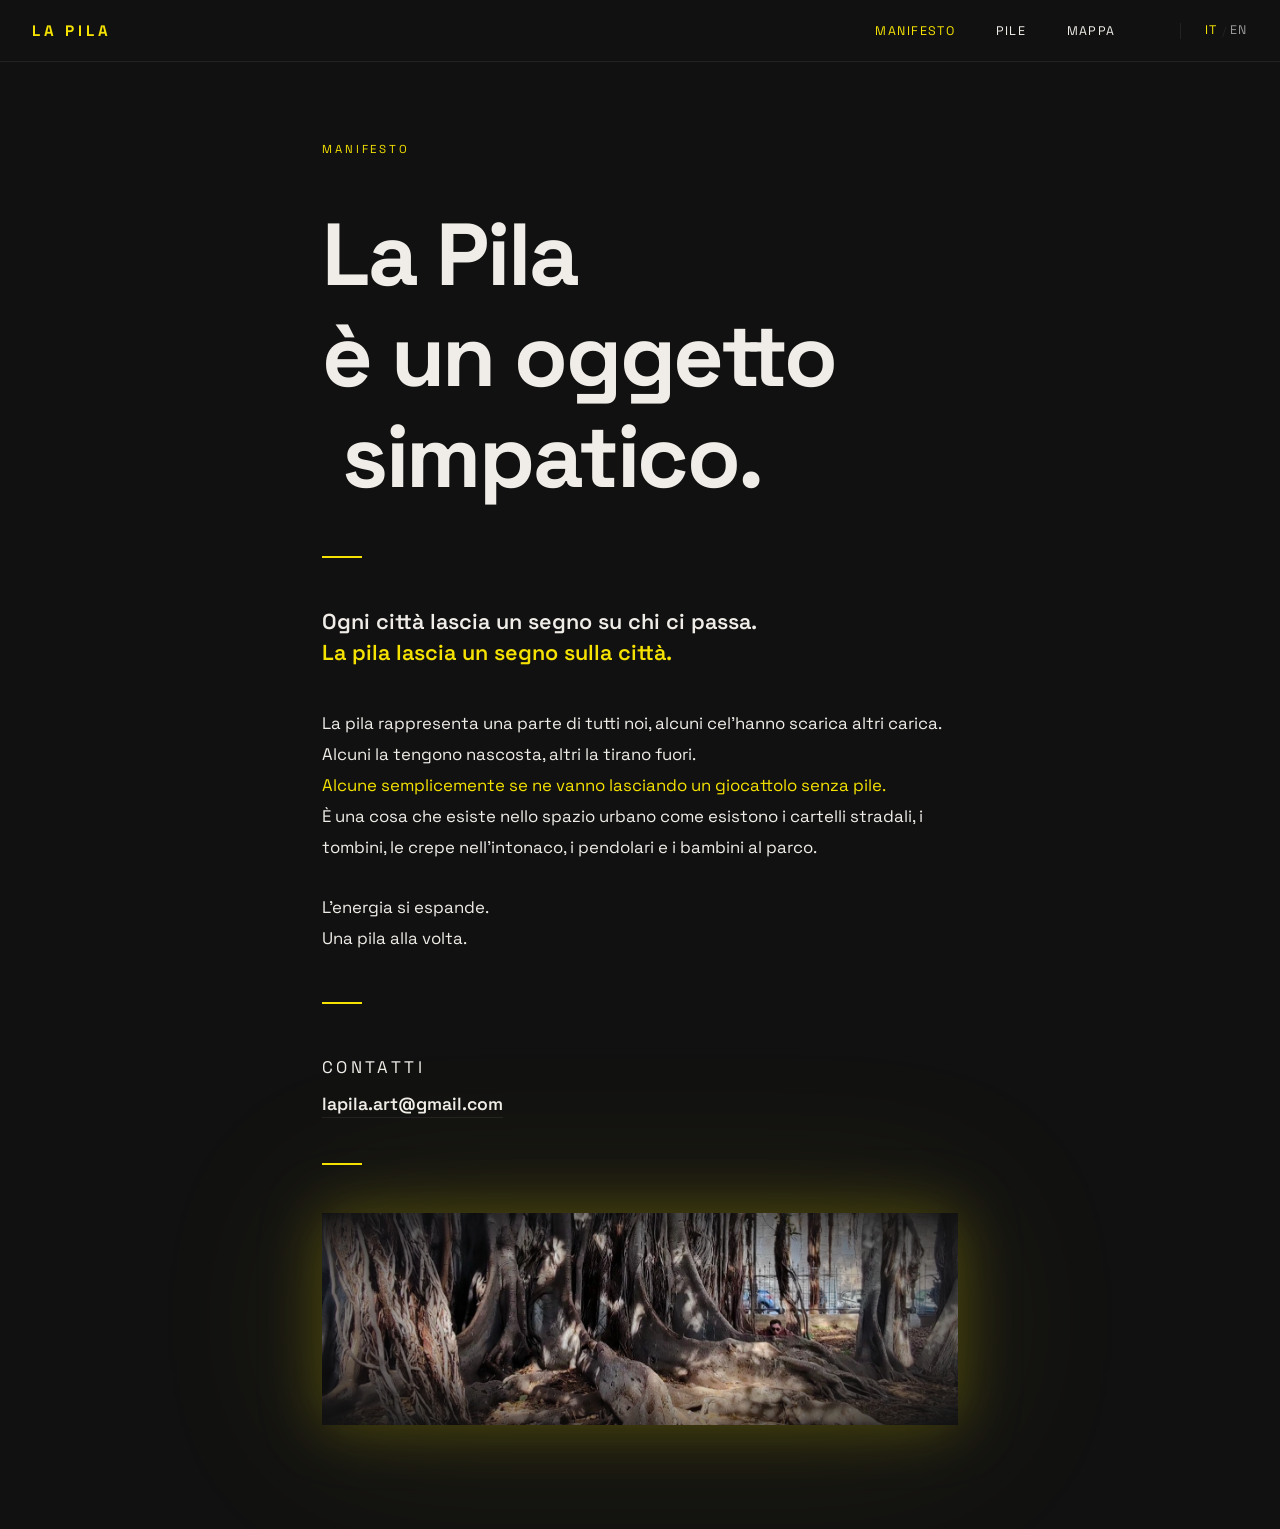
==== commit 5b992bc6: "lapila.art — progetto completo Sito di arte urbana La Pila: modelli 3D stampati, colorati a mano e i" ====
--- a/manifesto.html
+++ b/manifesto.html
@@ -8,28 +8,97 @@
     <!-- SEO -->
     <meta name="description"
           content="Il manifesto di La Pila: arte urbana che non chiede permesso. Oggetti 3D stampati, dipinti a mano e incollati sui muri delle città.">
+    <meta name="keywords" content="manifesto arte urbana, La Pila manifesto, street art indipendente, arte senza permesso, oggetti 3D sui muri, arte contemporanea urbana">
     <meta name="author" content="La Pila">
     <meta name="robots" content="index, follow">
-    <link rel="canonical" href="https://lapilart.github.io/lapila.art/manifesto.html">
+    <link rel="canonical" href="https://lapila.art/manifesto.html">
 
     <!-- Open Graph -->
-    <meta property="og:type" content="website">
+    <meta property="og:type" content="article">
     <meta property="og:site_name" content="La Pila">
-    <meta property="og:title" content="Manifesto — La Pila">
-    <meta property="og:description" content="Arte urbana che non chiede permesso. Il manifesto di La Pila.">
-    <meta property="og:url" content="https://lapilart.github.io/lapila.art/manifesto.html">
+    <meta property="og:title" content="Manifesto — La Pila: arte urbana che non chiede permesso">
+    <meta property="og:description" content="Arte urbana che non chiede permesso. Il manifesto di La Pila: oggetti 3D stampati, dipinti a mano, incollati sulle città.">
+    <meta property="og:url" content="https://lapila.art/manifesto.html">
+    <meta property="og:image" content="https://lapila.art/assets/images/pages/manifesto/me.jpg">
+    <meta property="og:image:alt" content="La Pila — arte urbana con oggetti 3D">
     <meta property="og:locale" content="it_IT">
 
     <!-- Twitter Card -->
-    <meta name="twitter:card" content="summary">
-    <meta name="twitter:title" content="Manifesto — La Pila">
+    <meta name="twitter:card" content="summary_large_image">
+    <meta name="twitter:title" content="Manifesto — La Pila: arte urbana che non chiede permesso">
     <meta name="twitter:description" content="Arte urbana che non chiede permesso. Il manifesto di La Pila.">
+    <meta name="twitter:image" content="https://lapila.art/assets/images/pages/manifesto/me.jpg">
+
+    <!-- JSON-LD Structured Data -->
+    <script type="application/ld+json">
+    [
+      {
+        "@context": "https://schema.org",
+        "@type": "AboutPage",
+        "name": "Manifesto di La Pila",
+        "headline": "La Pila è un oggetto simpatico",
+        "description": "Arte urbana che non chiede permesso. Oggetti 3D stampati, dipinti a mano e incollati sui muri delle città del mondo.",
+        "url": "https://lapila.art/manifesto.html",
+        "inLanguage": "it-IT",
+        "author": {
+          "@type": "Organization",
+          "name": "La Pila",
+          "url": "https://lapila.art/",
+          "email": "lapila.art@gmail.com"
+        },
+        "publisher": {
+          "@type": "Organization",
+          "name": "La Pila",
+          "url": "https://lapila.art/"
+        }
+      },
+      {
+        "@context": "https://schema.org",
+        "@type": "FAQPage",
+        "mainEntity": [
+          {
+            "@type": "Question",
+            "name": "Cos'è La Pila?",
+            "acceptedAnswer": {
+              "@type": "Answer",
+              "text": "La Pila è un progetto indipendente di arte urbana. Consiste in oggetti 3D stampati, colorati a mano e incollati sui muri delle città senza chiedere permesso."
+            }
+          },
+          {
+            "@type": "Question",
+            "name": "Come funziona La Pila?",
+            "acceptedAnswer": {
+              "@type": "Answer",
+              "text": "I modelli vengono stampati in 3D, dipinti a mano uno per uno, e poi installati fisicamente sui muri delle città. Ogni installazione lascia un segno permanente nello spazio urbano."
+            }
+          },
+          {
+            "@type": "Question",
+            "name": "Dove si trovano le installazioni de La Pila?",
+            "acceptedAnswer": {
+              "@type": "Answer",
+              "text": "Le installazioni de La Pila si trovano in diverse città italiane e internazionali. Al 2026 sono presenti a Torino e Perugia. Tutte le posizioni sono visibili sulla mappa interattiva del sito lapila.art."
+            }
+          },
+          {
+            "@type": "Question",
+            "name": "Come contattare La Pila?",
+            "acceptedAnswer": {
+              "@type": "Answer",
+              "text": "È possibile contattare La Pila all'indirizzo email lapila.art@gmail.com."
+            }
+          }
+        ]
+      }
+    ]
+    </script>
 
     <!-- Tema e favicon -->
     <meta name="theme-color" content="#111111">
     <link rel="icon" type="image/svg+xml" href="favicon.svg">
 
     <link rel="stylesheet" href="style.css">
+    <script src="i18n.js"></script>
 </head>
 <body>
 
@@ -40,7 +109,7 @@
 
     <div class="manifesto-hero">
 
-        <h1 class="manifesto-highlight">La Pila<br>è un oggetto<br> simpatico.</h1>
+        <h1 class="manifesto-highlight" data-i18n="manifesto.headline">La Pila<br>è un oggetto<br>&nbsp;simpatico.</h1>
 
         <div class="manifesto-hero">
 
@@ -48,27 +117,30 @@
 
             <div class="manifesto-text">
 
-                <p class="lead">
+                <p class="lead" data-i18n="manifesto.lead">
                     Ogni città lascia un segno su chi ci passa.<br>
                     <em>La pila lascia un segno sulla città.</em>
                 </p>
 
 
-                <p>
+                <p data-i18n="manifesto.p1">
+                    La pila rappresenta una parte di tutti noi, alcuni cel'hanno scarica altri carica.
+                    alcuni la tengono nascosta, altri la tirano fuori. <br>
+                    <em>Alcune semplicemente se ne vanno lasciando un giocattolo senza pile. </em><br>
                     È una cosa che esiste nello spazio
                     urbano come esistono i cartelli stradali, i tombini, le crepe
                     nell'intonaco, i pendolari e i bambini al parco.
                 </p>
 
 
-                <p>
+                <p data-i18n="manifesto.p2">
                     L'energia si espande.<br>
                     Una pila alla volta.
                 </p>
 
                 <div class="manifesto-divider"></div>
 
-                <p class="contact-label">Contatti</p>
+                <p class="contact-label" data-i18n="manifesto.contact">Contatti</p>
                 <a href="mailto:lapila.art@gmail.com" class="contact-link">lapila.art@gmail.com</a>
 
                 <div class="manifesto-divider"></div>
--- a/style.css
+++ b/style.css
@@ -78,6 +78,44 @@
 
 .nav-links a:hover,
 .nav-links a.active {
+    color: var(--accent);
+}
+
+/* ── LANG SWITCHER ── */
+.nav-lang {
+    display: flex;
+    align-items: center;
+    gap: 0.25rem;
+    margin-left: 1.5rem;
+    padding-left: 1.5rem;
+    border-left: 1px solid var(--border);
+}
+
+.lang-sep {
+    color: var(--border);
+    font-size: 0.75rem;
+    line-height: 1;
+}
+
+.lang-btn {
+    background: none;
+    border: none;
+    cursor: pointer;
+    font-family: 'Space Grotesk', sans-serif;
+    font-size: 0.78rem;
+    letter-spacing: 0.12em;
+    text-transform: uppercase;
+    color: var(--muted);
+    padding: 0;
+    line-height: 1;
+    transition: color 0.2s;
+}
+
+.lang-btn:hover {
+    color: var(--text);
+}
+
+.lang-btn.lang-active {
     color: var(--accent);
 }
 
@@ -417,13 +455,22 @@
 .modello-download {
     display: inline-block;
     margin-top: 1rem;
-    padding: 0.45rem 1rem;
-    background: var(--accent);
-    color: var(--bg);
+    padding: 0.7rem 1.4rem;
+    border: 1px solid var(--text);
+    background: transparent;
+    color: var(--text);
     font-size: 0.82rem;
     font-weight: 700;
     text-decoration: none;
     letter-spacing: 0.03em;
+    text-transform: uppercase;
+    transition: background 0.2s, color 0.2s;
+    white-space: nowrap;
+}
+
+.modello-download:hover {
+    background: var(--text);
+    color: var(--bg);
 }
 
 /* ── MAP PAGE ── */
@@ -472,16 +519,58 @@
 }
 
 /* Custom pin */
+@keyframes pin-glow {
+    0%, 100% { filter: drop-shadow(0 0 3px #f5e20088) drop-shadow(0 0 6px #f5e20022); }
+    50%       { filter: drop-shadow(0 0 6px #f5e200aa) drop-shadow(0 0 12px #f5e20044); }
+}
+
 .custom-pin {
     background: none !important;
     border: none !important;
     cursor: pointer;
-    transition: transform 0.15s, filter 0.15s;
+    transition: transform 0.2s ease, filter 0.2s ease;
+    animation: pin-glow 2.2s ease-in-out infinite;
 }
 
 .custom-pin:hover {
-    transform: scale(1.4);
-    filter: drop-shadow(0 0 6px #f5e200aa);
+    transform: scale(1.55);
+    filter: drop-shadow(0 0 20px #f5e200ff) drop-shadow(0 0 40px #f5e200cc) drop-shadow(0 0 60px #f5e20066) !important;
+    animation: none;
+}
+
+.custom-pin.pin-active {
+    transform: scale(1.7);
+    filter: drop-shadow(0 0 22px #f5e200ff) drop-shadow(0 0 44px #f5e200dd) drop-shadow(0 0 70px #f5e20088) !important;
+    animation: none;
+}
+
+/* Cluster pin */
+.cluster-pin {
+    background: none !important;
+    border: none !important;
+    cursor: pointer;
+}
+
+.cluster-inner {
+    width: 36px;
+    height: 36px;
+    border-radius: 50%;
+    background: #111;
+    border: 2px solid #f5e200;
+    box-shadow: 0 0 10px #f5e200aa, 0 0 22px #f5e20044;
+    display: flex;
+    align-items: center;
+    justify-content: center;
+    font-family: 'Space Grotesk', sans-serif;
+    font-size: 13px;
+    font-weight: 700;
+    color: #f5e200;
+    transition: transform 0.2s ease, box-shadow 0.2s ease;
+}
+
+.cluster-pin:hover .cluster-inner {
+    transform: scale(1.2);
+    box-shadow: 0 0 20px #f5e200ff, 0 0 45px #f5e200cc;
 }
 
 /* ── MODAL ── */
@@ -496,7 +585,8 @@
     opacity: 0;
     pointer-events: none;
     transition: opacity 0.25s;
-    padding: 1rem;
+    padding: clamp(0.5rem, 4vw, 1.5rem);
+    box-sizing: border-box;
 }
 
 .modal-overlay.open {
@@ -508,11 +598,12 @@
     background: var(--bg2);
     width: 100%;
     max-width: 560px;
-    max-height: 88vh;
+    max-height: calc(100dvh - clamp(1rem, 8vw, 3rem));
     overflow-y: auto;
     border: 1px solid var(--border);
     transform: translateY(16px);
     transition: transform 0.25s;
+    box-sizing: border-box;
 }
 
 .modal-overlay.open .modal {
@@ -523,6 +614,7 @@
 #gallery-container {
     width: 100%;
     aspect-ratio: 4 / 3;
+    max-height: 55vh;
     background: #000;
     position: relative;
     overflow: hidden;
@@ -551,7 +643,7 @@
     inset: 0;
     width: 100%;
     height: 100%;
-    object-fit: cover;
+    object-fit: contain;
     opacity: 0;
     transition: opacity 0.3s;
 }
@@ -708,8 +800,17 @@
         padding: 0.75rem 1.5rem;
     }
 
+    nav {
+        padding: 0 1rem;
+    }
+
     .nav-links {
-        gap: 1.5rem;
+        gap: 1rem;
+    }
+
+    .nav-lang {
+        margin-left: 0.75rem;
+        padding-left: 0.75rem;
     }
 
     .manifesto-wrap {
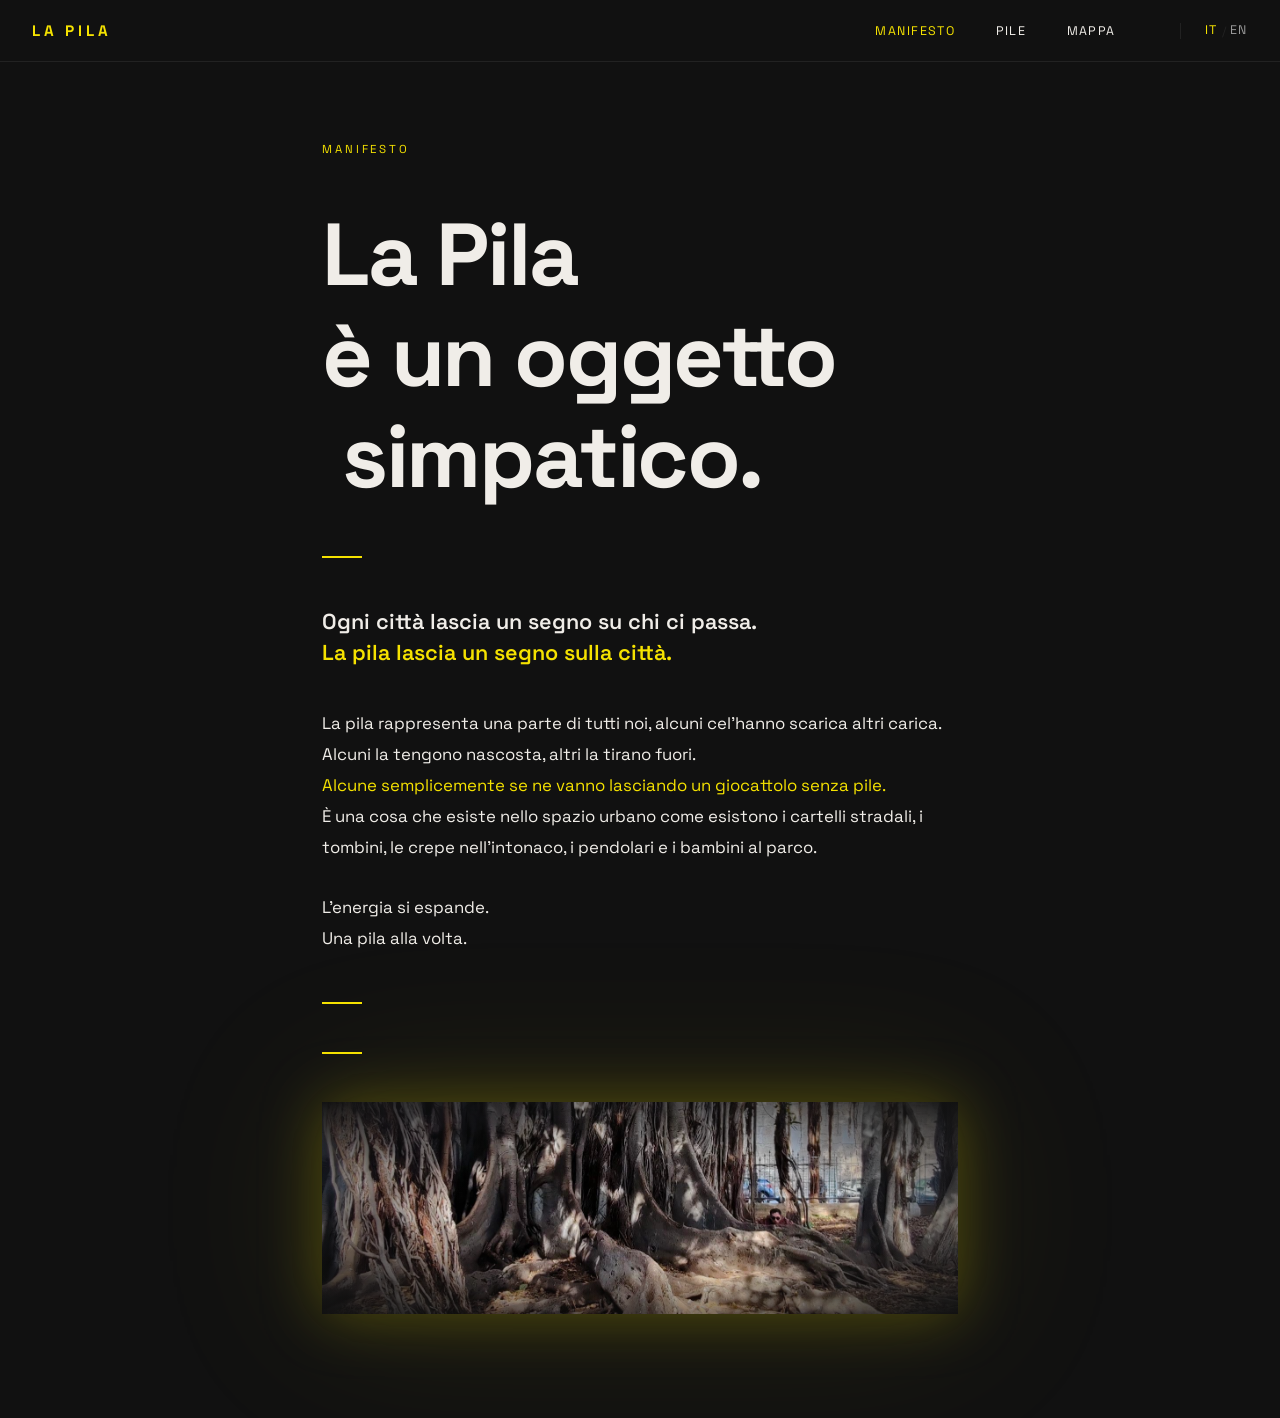
==== commit a7c5b094: "lapila.art — aggiorna testo hero e nasconde sezione contatti Co-Authored-By: Claude Sonnet 4.6 <nore" ====
--- a/manifesto.html
+++ b/manifesto.html
@@ -139,9 +139,9 @@
                 </p>
 
                 <div class="manifesto-divider"></div>
-
+<!--
                 <p class="contact-label" data-i18n="manifesto.contact">Contatti</p>
-                <a href="mailto:lapila.art@gmail.com" class="contact-link">lapila.art@gmail.com</a>
+                <a href="mailto:lapila.art@gmail.com" class="contact-link">lapila.art@gmail.com</a>-->
 
                 <div class="manifesto-divider"></div>
 
